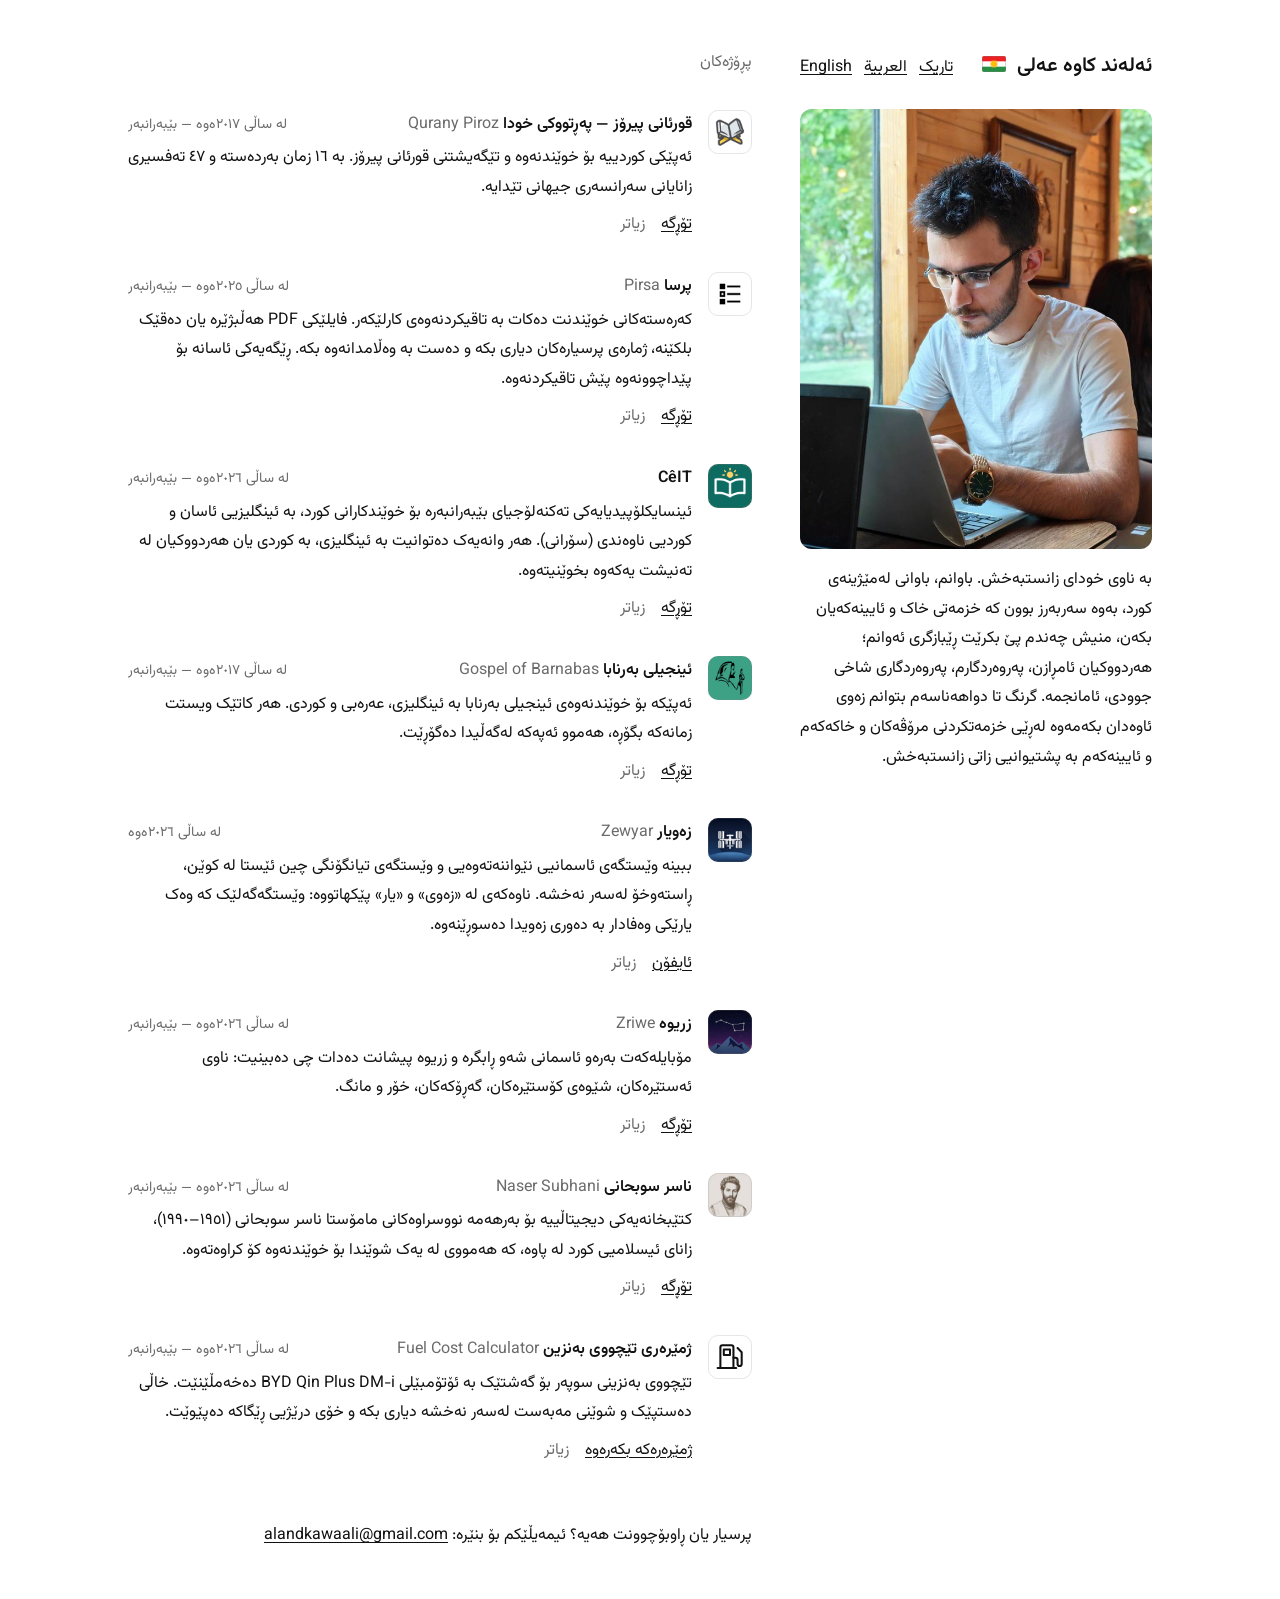
==== index.html @ 8ee8b019 "Add an Arabic version and translate the new introduction into English The site now has Arabic pages " ====
<!doctype html>
<html lang="ckb" dir="rtl">
<head>
  <meta charset="utf-8">
  <meta name="viewport" content="width=device-width, initial-scale=1">
  <title>ئەلەند کاوە عەلی — ئەپ و تۆڕگەکان</title>
  <meta name="description" content="ئەپ و تۆڕگەکانی ئەلەند کاوە عەلی بە کوردی، عەرەبی و ئینگلیزی: قورئانی پیرۆز، پرسا، CêIT، ئینجیلی بەرنابا، زەویار، زریوە، ناسر سوبحانی و ژمێرەری تێچووی بەنزین.">
  <meta name="author" content="ئەلەند کاوە عەلی">

  <meta property="og:type" content="website">
  <meta property="og:locale" content="ckb_IQ">
  <meta property="og:title" content="ئەلەند کاوە عەلی — ئەپ و تۆڕگەکان">
  <meta property="og:description" content="ئەپ و تۆڕگە بۆ خوێندنەوە، فێربوون و تەماشاکردنی ئاسمان، بە کوردی، عەرەبی و ئینگلیزی.">
  <meta name="twitter:card" content="summary">

  <link rel="alternate" hreflang="ckb" href="./">
  <link rel="alternate" hreflang="en" href="en">
  <link rel="alternate" hreflang="ar" href="ar">
  <link rel="alternate" hreflang="x-default" href="./">

  <meta name="theme-color" content="#ffffff" media="(prefers-color-scheme: light)">
  <meta name="theme-color" content="#111111" media="(prefers-color-scheme: dark)">
  <link rel="icon" href="favicon.svg" type="image/svg+xml">
  <script>try { const t = localStorage.getItem('theme'); if (t === 'light' || t === 'dark') document.documentElement.dataset.theme = t; } catch (e) {}</script>
  <script src="theme.js" defer></script>
  <script src="more.js" defer></script>

  <link rel="preconnect" href="https://fonts.googleapis.com">
  <link rel="preconnect" href="https://fonts.gstatic.com" crossorigin>
  <link href="https://fonts.googleapis.com/css2?family=Vazirmatn:wght@400;600&display=swap" rel="stylesheet">
  <link rel="stylesheet" href="styles.css">
</head>
<body class="home">
  <header class="profile">
    <div class="site-head">
      <h1>ئەلەند کاوە عەلی <img class="flag" src="images/kurdistan-flag.svg" alt="ئاڵای کوردستان" title="کوردستان" width="24" height="16"></h1>
      <div class="head-links">
        <button class="theme-toggle link-button" type="button" hidden></button>
        <a href="ar.html" lang="ar" hreflang="ar">العربية</a>
        <a href="en.html" lang="en" hreflang="en">English</a>
      </div>
    </div>
    <div class="about">
      <img class="portrait" src="images/aland-kawa-ali.jpg" alt="ئەلەند کاوە عەلی لەسەر لاپتۆپ کار دەکات" width="640" height="800">
      <p class="intro">
        بە ناوی خودای زانستبەخش. باوانم، باوانی لەمێژینەی کورد، بەوە سەربەرز بوون کە خزمەتی خاک و ئایینەکەیان بکەن،
        منیش چەندم پێ بکرێت ڕێبازگری ئەوانم؛ هەردووکیان ئامڕازن، پەروەردگارم، پەروەردگاری شاخی جوودی، ئامانجمە. گرنگ
        تا دواهەناسەم بتوانم زەوی ئاوەدان بکەمەوە لەڕێی خزمەتکردنی مرۆڤەکان و خاکەکەم و ئایینەکەم بە پشتیوانیی زاتی
        زانستبەخش.
      </p>
    </div>
  </header>

  <main>
    <section id="projects">
      <h2 class="section-label">پڕۆژەکان</h2>

      <article class="project" id="qurany-piroz">
        <img class="icon" src="images/qurany-piroz.png" alt="" width="44" height="44" loading="lazy">
        <div class="project-body">
          <header class="title">
            <h3>قورئانی پیرۆز — پەڕتووکی خودا <span class="native" lang="en" dir="ltr">Qurany Piroz</span></h3>
            <p class="meta">لە ساڵی ٢٠١٧ەوە — بێبەرانبەر</p>
          </header>
          <p>
            ئەپێکی کوردییە بۆ خوێندنەوە و تێگەیشتنی قورئانی پیرۆز. بە ١٦ زمان بەردەستە و ٤٧ تەفسیری
            زانایانی سەرانسەری جیهانی تێدایە.
          </p>
          <p class="links">
            <a href="https://www.qurany-piroz.com" target="_blank" rel="noopener">تۆڕگە</a>
          </p>
          <details>
            <summary><span class="more">زیاتر</span><span class="less">کەمتر</span></summary>
            <ul>
              <li>هەموو قورئان لە هەر شوێنێک بخوێنەرەوە، تەنانەت بەبێ ئینتەرنێتیش.</li>
              <li>بە یاریی پرسیار و وەڵام زانیاریی قورئانیت تاقی بکەرەوە، یان ڕاستەوخۆ لەگەڵ هاوڕێکانت پێشبڕکێ بکە.</li>
              <li>هەر ئایەتێک وەک بەستەرێک بۆ هاوڕێکانت بنێرە کە ڕاستەوخۆ لە ناو ئەپەکەدا دەکرێتەوە.</li>
            </ul>
          </details>
        </div>
      </article>

      <article class="project" id="pirsa">
        <img class="icon" src="images/pirsa.png" alt="" width="44" height="44" loading="lazy">
        <div class="project-body">
          <header class="title">
            <h3>پرسا <span class="native" lang="en" dir="ltr">Pirsa</span></h3>
            <p class="meta">لە ساڵی ٢٠٢٥ەوە — بێبەرانبەر</p>
          </header>
          <p>
            کەرەستەکانی خوێندنت دەکات بە تاقیکردنەوەی کارلێکەر. فایلێکی PDF هەڵبژێرە یان دەقێک بلکێنە، ژمارەی
            پرسیارەکان دیاری بکە و دەست بە وەڵامدانەوە بکە. ڕێگەیەکی ئاسانە بۆ پێداچوونەوە پێش تاقیکردنەوە.
          </p>
          <p class="links">
            <a href="https://pirsa.web.app" target="_blank" rel="noopener">تۆڕگە</a>
          </p>
          <details>
            <summary><span class="more">زیاتر</span><span class="less">کەمتر</span></summary>
            <ul>
              <li>شەش جۆرە پرسیار: فرەهەڵبژاردن، ڕاست و هەڵە، پرسیاری کراوە، ڕیزکردن، پڕکردنەوەی بۆشایی و جووتکردن.</li>
              <li>دەقی کوردی، عەرەبی و ئینگلیزی دەخوێنێتەوە، تەنانەت لە پەڕە سکانکراوەکانیشدا، هەروەها پرسیارەکان بە زمانی کەرەستەکە خۆی دەنووسێت.</li>
              <li>پرسا لە زاراوەی ئەردەڵانیدا واتە «کەسێک کە بەدوای زانستدا دەگەڕێت».</li>
            </ul>
          </details>
        </div>
      </article>

      <article class="project" id="ceit">
        <img class="icon icon-ceit" src="images/ceit.png" alt="" width="44" height="44" loading="lazy">
        <div class="project-body">
          <header class="title">
            <h3>CêIT</h3>
            <p class="meta">لە ساڵی ٢٠٢٦ەوە — بێبەرانبەر</p>
          </header>
          <p>
            ئینسایکلۆپیدیایەکی تەکنەلۆجیای بێبەرانبەرە بۆ خوێندکارانی کورد، بە ئینگلیزیی ئاسان و کوردیی ناوەندی
            (سۆرانی). هەر وانەیەک دەتوانیت بە ئینگلیزی، بە کوردی یان هەردووکیان لە تەنیشت یەکەوە بخوێنیتەوە.
          </p>
          <p class="links">
            <a href="https://ceit.vercel.app" target="_blank" rel="noopener">تۆڕگە</a>
          </p>
          <details>
            <summary><span class="more">زیاتر</span><span class="less">کەمتر</span></summary>
            <ul>
              <li>«جێ» + IT: شوێنێک بۆ فێربوونی IT.</li>
              <li>کرتە لە هەر زاراوەیەکی تەکنیکی بکە بۆ ئەوەی واتاکەی بە کوردی و ئینگلیزی لەگەڵ نموونەیەک ببینیت.</li>
              <li>بە کردار فێر بە: تۆڕێکی کۆمپیوتەر دروست بکە، ڕۆبۆتێک پرۆگرام بکە و ببینە کۆمپیوتەر چۆن ٢ + ٢ کۆ دەکاتەوە، هەمووی لە ناو پەڕەکەدا.</li>
              <li>وانەی کورت لەگەڵ پرسیاری خێرا بۆ تاقیکردنەوەی خۆت و ڤیدیۆی هەڵبژێردراو.</li>
              <li>دوای کردنەوەی، بەبێ ئینتەرنێتیش کار دەکات. بێ خۆتۆمارکردن و بێ ڕیکلام.</li>
            </ul>
          </details>
        </div>
      </article>

      <article class="project" id="gospel-of-barnabas">
        <img class="icon" src="images/gospel-of-barnabas.jpg" alt="" width="44" height="44" loading="lazy">
        <div class="project-body">
          <header class="title">
            <h3>ئینجیلی بەرنابا <span class="native" lang="en" dir="ltr">Gospel of Barnabas</span></h3>
            <p class="meta">لە ساڵی ٢٠١٧ەوە — بێبەرانبەر</p>
          </header>
          <p>
            ئەپێکە بۆ خوێندنەوەی ئینجیلی بەرنابا بە ئینگلیزی، عەرەبی و کوردی. هەر کاتێک ویستت زمانەکە بگۆڕە، هەموو
            ئەپەکە لەگەڵیدا دەگۆڕێت.
          </p>
          <p class="links">
            <a href="https://gospel-of-barnabas.web.app" target="_blank" rel="noopener">تۆڕگە</a>
          </p>
          <details>
            <summary><span class="more">زیاتر</span><span class="less">کەمتر</span></summary>
            <ul>
              <li>هەر ٢٢٢ بەشەکە، لەگەڵ پێشەکیی بەرنابا، لێکدانەوەیەکی ئیسلامی بۆ ٤٤ بەش و پێنج وتار لەبارەی کتێبەکەوە.</li>
              <li>وەرگێڕانێکی کوردیی نوێ و تەواو.</li>
              <li>قەبارەی نووسین گەورە و بچووک بکە، بگەڕێ، بەشە دڵخوازەکانت پاشەکەوت بکە و هاوبەشیان بکە.</li>
              <li>بەبێ ئینتەرنێت کار دەکات. بێ خۆتۆمارکردن و بێ ڕیکلام.</li>
            </ul>
          </details>
        </div>
      </article>

      <article class="project" id="zewyar">
        <img class="icon" src="images/zewyar.jpg" alt="" width="44" height="44" loading="lazy">
        <div class="project-body">
          <header class="title">
            <h3>زەویار <span class="native" lang="en" dir="ltr">Zewyar</span></h3>
            <p class="meta">لە ساڵی ٢٠٢٦ەوە</p>
          </header>
          <p>
            ببینە وێستگەی ئاسمانیی نێواننەتەوەیی و وێستگەی تیانگۆنگی چین ئێستا لە کوێن، ڕاستەوخۆ لەسەر نەخشە.
            ناوەکەی لە «زەوی» و «یار» پێکهاتووە: وێستگەگەلێک کە وەک یارێکی وەفادار بە دەوری زەویدا دەسوڕێنەوە.
          </p>
          <p class="links">
            <a href="https://apps.apple.com/app/id6794162104" target="_blank" rel="noopener">ئایفۆن</a>
          </p>
          <details>
            <summary><span class="more">زیاتر</span><span class="less">کەمتر</span></summary>
            <ul>
              <li>جووڵەی وێستگەکان لەسەر نەخشە ببینە، خێرایی و بەرزییان بزانە و ببینە لە کوێی زەوی ڕۆژە و لە کوێ شەوە.</li>
              <li>پێش ئەوەی وێستگەیەک بەسەر ئاسمانی شارەکەتدا تێپەڕێت ئاگادارت دەکاتەوە، بۆ ئەوەی بچیتە دەرەوە و بە چاوی خۆت بیبینیت.</li>
              <li>زانیاری لەبارەی کەشتیوانە موسڵمانەکان و چۆنیەتیی دیاریکردنی قیبلە و کاتەکانی پەرستش لە بۆشایی ئاسماندا.</li>
              <li>هەمووی بە کوردی.</li>
            </ul>
          </details>
        </div>
      </article>

      <article class="project" id="zriwe">
        <img class="icon" src="images/zriwe.jpg" alt="" width="44" height="44" loading="lazy">
        <div class="project-body">
          <header class="title">
            <h3>زریوە <span class="native" lang="en" dir="ltr">Zriwe</span></h3>
            <p class="meta">لە ساڵی ٢٠٢٦ەوە — بێبەرانبەر</p>
          </header>
          <p>
            مۆبایلەکەت بەرەو ئاسمانی شەو ڕابگرە و زریوە پیشانت دەدات چی دەبینیت: ناوی ئەستێرەکان، شێوەی کۆستێرەکان،
            گەڕۆکەکان، خۆر و مانگ.
          </p>
          <p class="links">
            <a href="https://zriwe-asman.web.app" target="_blank" rel="noopener">تۆڕگە</a>
          </p>
          <details>
            <summary><span class="more">زیاتر</span><span class="less">کەمتر</span></summary>
            <ul>
              <li>زیاتر لە ٣٬٠٠٠ ئەستێرە و نزیکەی ١٠٠ کۆستێر، لەگەڵ گەلەستێرە و کۆمەڵە ئەستێرەکان.</li>
              <li>ئەو ڕێگەیە ببینە کە خۆر و مانگ ئەمڕۆ بە ئاسماندا دەیبڕن.</li>
              <li>تەنیا ئاڕاستەی بکە و سەیر بکە: نەخشەکە لەگەڵ جووڵەی مۆبایلەکەت دەسوڕێتەوە.</li>
            </ul>
          </details>
        </div>
      </article>

      <article class="project" id="naser-subhani">
        <img class="icon" src="images/naser-subhani.jpg" alt="" width="44" height="44" loading="lazy">
        <div class="project-body">
          <header class="title">
            <h3>ناسر سوبحانی <span class="native" lang="en" dir="ltr">Naser Subhani</span></h3>
            <p class="meta">لە ساڵی ٢٠٢٦ەوە — بێبەرانبەر</p>
          </header>
          <p>
            کتێبخانەیەکی دیجیتاڵییە بۆ بەرهەمە نووسراوەکانی مامۆستا ناسر سوبحانی (١٩٥١–١٩٩٠)، زانای ئیسلامیی کورد
            لە پاوە، کە هەمووی لە یەک شوێندا بۆ خوێندنەوە کۆ کراوەتەوە.
          </p>
          <p class="links">
            <a href="https://nasir-subhani.web.app" target="_blank" rel="noopener">تۆڕگە</a>
          </p>
          <details>
            <summary><span class="more">زیاتر</span><span class="less">کەمتر</span></summary>
            <ul>
              <li>بەنێو کتێبەکان و بەشەکانیاندا بگەڕێ، لەگەڵ پەراوێز و تێبینییەکان، هەروەها بڕگە دڵخوازەکانت بۆ دواتر پاشەکەوت بکە.</li>
              <li>قورئانێکی تەواو کە بەپێی سوورەتەکان دەتوانیت تێیدا بگەڕێیت.</li>
              <li>قەبارەی نووسین و بۆشایی نێوان دێڕەکان بە دڵی خۆت ڕێک بخە.</li>
              <li>بەبێ ئینتەرنێت کار دەکات و کاتێک بەرهەمی نوێ زیاد دەکرێت خۆی نوێ دەبێتەوە.</li>
            </ul>
          </details>
        </div>
      </article>

      <article class="project" id="fuel-cost-calculator">
        <img class="icon" src="images/fuel-cost.svg" alt="" width="44" height="44" loading="lazy">
        <div class="project-body">
          <header class="title">
            <h3>ژمێرەری تێچووی بەنزین <span class="native" lang="en" dir="ltr">Fuel Cost Calculator</span></h3>
            <p class="meta">لە ساڵی ٢٠٢٦ەوە — بێبەرانبەر</p>
          </header>
          <p>
            تێچووی بەنزینی سوپەر بۆ گەشتێک بە ئۆتۆمبێلی <span lang="en" dir="ltr">BYD Qin Plus DM-i</span> دەخەمڵێنێت.
            خاڵی دەستپێک و شوێنی مەبەست لەسەر نەخشە دیاری بکە و خۆی درێژیی ڕێگاکە دەپێوێت.
          </p>
          <p class="links">
            <a href="fuel.html">ژمێرەرەکە بکەرەوە</a>
          </p>
          <details>
            <summary><span class="more">زیاتر</span><span class="less">کەمتر</span></summary>
            <ul>
              <li>بەکارهێنانی بەنزین بگۆڕە بۆ ئەوەی ببینیت لێخوڕینی خێراتر یان قورستر چەندت تێدەچێت.</li>
              <li>بەکارهێنانی بەنزین بە لیتر بۆ هەر ١٠٠ کیلۆمەتر یان بە کیلۆمەتر بۆ هەر لیترێک دابنێ، دەقاودەق یان لەنێوان دوو ژمارەدا بۆ خەمڵاندنێکی نزیک.</li>
              <li>لە پێوانەیەکی ڕاستەقینەوە دەست پێ دەکات: ٥.٢٦ لیتر بۆ ٢٢٧ کیلۆمەتر، بە ١٠٬٠٠٠ دینار.</li>
              <li>تەنیا بەنزین دەژمێرێت و تێچووی کارەبا لەخۆ ناگرێت.</li>
            </ul>
          </details>
        </div>
      </article>
    </section>
  </main>

  <footer class="contact" id="contact">
    <p>پرسیار یان ڕاوبۆچوونت هەیە؟ ئیمەیڵێکم بۆ بنێرە: <a href="mailto:alandkawaali@gmail.com" lang="en" dir="ltr">alandkawaali@gmail.com</a></p>
  </footer>
</body>
</html>
---- styles.css ----
:root {
  color-scheme: light dark;
  --bg: #fff;
  --ink: #111;
  --muted: #6b6b6b;
  --line: #e4e4e4;
  --page-top: 32px;
  --page-bottom: 56px;
}

/* Dark follows the system setting, unless the visitor picked a theme with the header button
   (theme.js sets data-theme on <html>). */
@media (prefers-color-scheme: dark) {
  :root:not([data-theme="light"]) {
    --bg: #111;
    --ink: #eaeaea;
    --muted: #9a9a9a;
    --line: #2c2c2c;
  }
}
:root[data-theme="dark"] {
  color-scheme: dark;
  --bg: #111;
  --ink: #eaeaea;
  --muted: #9a9a9a;
  --line: #2c2c2c;
}
:root[data-theme="light"] { color-scheme: light; }

*, *::before, *::after { box-sizing: border-box; }

/* Phones first: one column. Tablet and desktop layouts are at the end of this file. */
body {
  max-width: 640px;
  margin: 0 auto;
  padding: var(--page-top) 20px var(--page-bottom);
  background: var(--bg);
  color: var(--ink);
  font: 16px/1.6 -apple-system, BlinkMacSystemFont, "Segoe UI", Roboto, Helvetica, Arial, sans-serif;
  -webkit-text-size-adjust: 100%;
}

/* Arabic-script letters join and need taller lines. */
html[dir="rtl"] body {
  font-family: Vazirmatn, Tahoma, sans-serif;
  line-height: 1.85;
}

a {
  color: inherit;
  text-decoration-thickness: 1px;
  text-underline-offset: 3px;
}
a:hover { color: var(--muted); }

h1, h2, h3, p { margin: 0; }
h1 { font-size: 1.25rem; font-weight: 600; }

.site-head,
.head-links {
  display: flex;
  justify-content: space-between;
  align-items: baseline;
  gap: 16px;
}

/* The name (and the flag beside it) stays on one line; on the narrowest phones the
   buttons on the other side move under it instead. */
.site-head { flex-wrap: wrap; row-gap: 8px; }
.site-head > :first-child { white-space: nowrap; }

/* Home page */

/* The Kurdistan flag beside the name. The outline keeps its white band visible on a white page. */
.flag {
  width: 24px;
  height: 16px;
  margin-inline-start: 6px;
  vertical-align: -1px;
  border-radius: 2px;
  outline: 1px solid rgb(128 128 128 / 0.3);
  outline-offset: -1px;
}

.about { margin-top: 24px; }

.portrait {
  display: block;
  width: 200px;
  max-width: 100%;
  height: auto;
  border-radius: 12px;
  background: var(--line);
}

.intro { margin-top: 16px; }

.section-label {
  margin-top: 48px;
  color: var(--muted);
  font-size: 1em;
  font-weight: 400;
}

.project {
  display: grid;
  grid-template-columns: 44px minmax(0, 1fr);
  gap: 16px;
  margin-top: 32px;
  scroll-margin-top: 16px;
}

.project-body { display: flow-root; }

.icon {
  width: 44px;
  height: 44px;
  border-radius: 10px;
  object-fit: cover;
  outline: 1px solid rgb(128 128 128 / 0.2);
  outline-offset: -1px;
}

/* CêIT's icon has a transparent margin; its own green fills the corners. */
.icon-ceit { background: #156c5e; }

.title {
  display: flex;
  flex-wrap: wrap;
  justify-content: space-between;
  align-items: baseline;
  column-gap: 16px;
}

.title h3 { font-size: 1em; font-weight: 600; }

.native {
  margin-inline-start: 6px;
  color: var(--muted);
  font-weight: 400;
  unicode-bidi: isolate;
}

.meta {
  color: var(--muted);
  font-size: 0.875em;
}

.project-body > p:not(.links) { margin-top: 4px; }

/* The links float so that "More" sits on the same line and its list opens below. */
.links {
  float: inline-start;
  margin-top: 8px;
  margin-inline-end: 16px;
}
.links a { margin-inline-end: 12px; }
.links a:last-child { margin-inline-end: 0; }

details { margin-top: 8px; }

summary {
  display: inline-block;
  color: var(--muted);
  cursor: pointer;
  list-style: none;
}
summary::-webkit-details-marker { display: none; }
summary:hover { color: var(--ink); }

details .less,
details[open] .more { display: none; }
details[open] .less { display: inline; }

/* While more.js folds a list closed, the label already reads "More". */
details[open].closing .more { display: inline; }
details[open].closing .less { display: none; }

details ul {
  clear: both;
  margin: 8px 0 0;
  padding-inline-start: 1.1em;
  color: var(--muted);
  font-size: 0.9375em;
}
details li + li { margin-top: 4px; }

.contact { margin-top: 56px; }

/* Fuel cost calculator */

.calc { margin-top: 32px; }

.lead {
  margin-top: 4px;
  color: var(--muted);
}

/* Tall enough to pick a route, short enough to leave room to scroll past it on a phone. */
.map {
  height: 300px;
  height: clamp(240px, 45svh, 340px);
  margin-top: 24px;
  background: var(--line);
}

.map-status {
  display: flex;
  justify-content: space-between;
  align-items: baseline;
  gap: 16px;
  margin-top: 8px;
  color: var(--muted);
  font-size: 0.9375em;
}

.link-button {
  flex: none;
  padding: 0;
  border: 0;
  background: none;
  color: var(--ink);
  font: inherit;
  text-decoration: underline;
  text-decoration-thickness: 1px;
  text-underline-offset: 3px;
  cursor: pointer;
}
.link-button:hover { color: var(--muted); }

.field { margin-top: 24px; }

.field-row {
  display: flex;
  justify-content: space-between;
  align-items: baseline;
  gap: 16px;
}

.field-row > span { white-space: nowrap; }
.unit { color: var(--muted); }

input[type="number"] {
  width: 5em;
  padding: 0 0 2px;
  border: 0;
  border-bottom: 1px solid var(--muted);
  border-radius: 0;
  background: transparent;
  color: inherit;
  font: inherit;
  text-align: end;
  -moz-appearance: textfield;
  appearance: textfield;
}
input[type="number"]::-webkit-inner-spin-button,
input[type="number"]::-webkit-outer-spin-button { -webkit-appearance: none; }
input[type="number"]:focus {
  border-bottom-color: var(--ink);
  outline: none;
}
html[dir="rtl"] input[type="number"] { text-align: left; }

input[type="range"] {
  display: block;
  width: 100%;
  margin: 8px 0;
  accent-color: var(--ink);
  cursor: pointer;
}

.hint {
  color: var(--muted);
  font-size: 0.875em;
}

/* The unit and exact/range radio buttons above the consumption slider. */
.choice {
  display: flex;
  flex-wrap: wrap;
  gap: 4px 20px;
  margin-top: 8px;
  font-size: 0.875em;
}
.choice label {
  display: inline-flex;
  align-items: center;
  gap: 6px;
  cursor: pointer;
}
.choice input {
  margin: 0;
  accent-color: var(--ink);
  cursor: pointer;
}

.consumption-range .field-row { margin-top: 12px; }

.result {
  margin: 32px 0 0;
  padding-top: 16px;
  border-top: 1px solid var(--line);
}
/* A range makes the figures longer; when one no longer fits beside its label, it moves
   onto its own line instead of breaking in the middle. */
.result div {
  display: flex;
  flex-wrap: wrap;
  justify-content: space-between;
  align-items: baseline;
  gap: 0 16px;
}
.result dt { color: var(--muted); }
.result dd {
  margin: 0;
  margin-inline-start: auto;
  white-space: nowrap;
}
.result .total { margin-bottom: 8px; }
.result .total dt { color: inherit; }
.result .total dd { font-size: 1.5em; font-weight: 600; }

.note {
  margin-top: 24px;
  color: var(--muted);
  font-size: 0.875em;
}

/* Map details, in the same plain look as the page */

.map.leaflet-container { font: inherit; font-size: 12px; }

/* Grey tiles. Leaflet's own "plus-lighter" blending turns tile edges into white lines once a
   filter is applied, so tiles blend normally and overlap by a pixel to hide any hairline gaps. */
.map.leaflet-container img.leaflet-tile {
  width: 257px !important;
  height: 257px !important;
  mix-blend-mode: normal;
  filter: grayscale(1) contrast(0.9) brightness(1.05);
}
@media (prefers-color-scheme: dark) {
  :root:not([data-theme="light"]) .map.leaflet-container img.leaflet-tile {
    filter: grayscale(1) invert(1) brightness(0.8) contrast(0.9);
  }
}
:root[data-theme="dark"] .map.leaflet-container img.leaflet-tile {
  filter: grayscale(1) invert(1) brightness(0.8) contrast(0.9);
}

.map .leaflet-control-zoom.leaflet-bar {
  border: 1px solid var(--line);
  border-radius: 0;
  box-shadow: none;
}
.map .leaflet-bar a,
.map .leaflet-bar a:hover,
.map .leaflet-bar a.leaflet-disabled {
  border-bottom-color: var(--line);
  border-radius: 0 !important;
  background: var(--bg);
  color: var(--ink);
}
.map .leaflet-bar a.leaflet-disabled { color: var(--muted); }

.map .leaflet-control-attribution {
  background: var(--bg);
  color: var(--muted);
  font-size: 10px;
}
.map .leaflet-control-attribution a { color: inherit; }

.route {
  stroke: var(--ink);
  stroke-width: 3;
  stroke-linecap: round;
  stroke-linejoin: round;
  fill: none;
}

.pin {
  display: grid;
  place-items: center;
}
.pin::after {
  content: "";
  width: 16px;
  height: 16px;
  border: 2px solid var(--bg);
  border-radius: 50%;
  background: var(--ink);
  outline: 1px solid var(--ink);
}
.pin-end::after {
  border: 5px solid var(--ink);
  background: var(--bg);
  outline: 1px solid var(--bg);
}

/* Touch screens: larger tap areas for the small text links and the slider, without moving anything. */

@media (pointer: coarse) {
  .site-head a,
  .links a,
  summary,
  .link-button {
    padding-block: 10px;
    margin-block: -10px;
  }
  input[type="range"] { height: 32px; }
  .choice label { min-height: 36px; }
}

/* Tablets: the same single column, with more room around it */

@media (min-width: 600px) {
  :root { --page-top: 56px; --page-bottom: 72px; }
  body {
    max-width: 680px;
    padding-inline: 40px;
  }
}

/* Desktop: two columns */

@media (min-width: 960px) {
  :root { --page-top: 48px; --page-bottom: 48px; }
  body {
    max-width: 1120px;
    padding-inline: 48px;
  }

  /* Home: the name, photo and introduction form a column that stays put while the projects
     scroll beside it. The column is wide so the introduction stays short and the theme and two
     language links fit on the name's row; on shorter windows the photo gives up a little
     height, but never gets wider than 4:3, so it never turns into a strip. */
  .home {
    display: grid;
    grid-template-columns: 352px minmax(0, 624px);
    grid-template-rows: auto 1fr;
    justify-content: space-between;
    align-items: start;
    column-gap: 48px;
  }
  .home .head-links { column-gap: 12px; }
  .profile {
    grid-row: 1 / span 2;
    position: sticky;
    top: var(--page-top);
    display: flex;
    flex-direction: column;
    max-height: calc(100vh - var(--page-top) - var(--page-bottom));
  }
  .about {
    display: flex;
    flex-direction: column;
    min-height: 0;
  }
  .portrait {
    width: 100%;
    min-height: 264px;
    object-fit: cover;
    object-position: 50% 30%;
  }
  .home main,
  .home .contact { grid-column: 2; }
  .home .section-label { margin-top: 0; }

  /* Calculator: the inputs and result on one side, the map filling the other. */
  .calc {
    display: grid;
    grid-template-columns: 340px minmax(0, 1fr);
    grid-template-rows: auto 1fr;
    grid-template-areas:
      "intro map"
      "form  map";
    column-gap: 56px;
    margin-top: 40px;
  }
  .calc-intro { grid-area: intro; }
  .calc-form { grid-area: form; }
  .calc-map {
    grid-area: map;
    display: flex;
    flex-direction: column;
  }
  .calc-map .map {
    flex: 1;
    height: auto;
    min-height: 480px;
    margin-top: 0;
  }
}

/* Windows too short for the photo at its smallest (4:3) plus the whole introduction: the column
   scrolls with the page rather than cutting off the end of the introduction. 630px fits the
   longest introduction (the English one) with a little room to spare; if an introduction grows,
   raise this. */
@media (min-width: 960px) and (max-height: 629px) {
  .profile {
    position: static;
    max-height: none;
  }
}
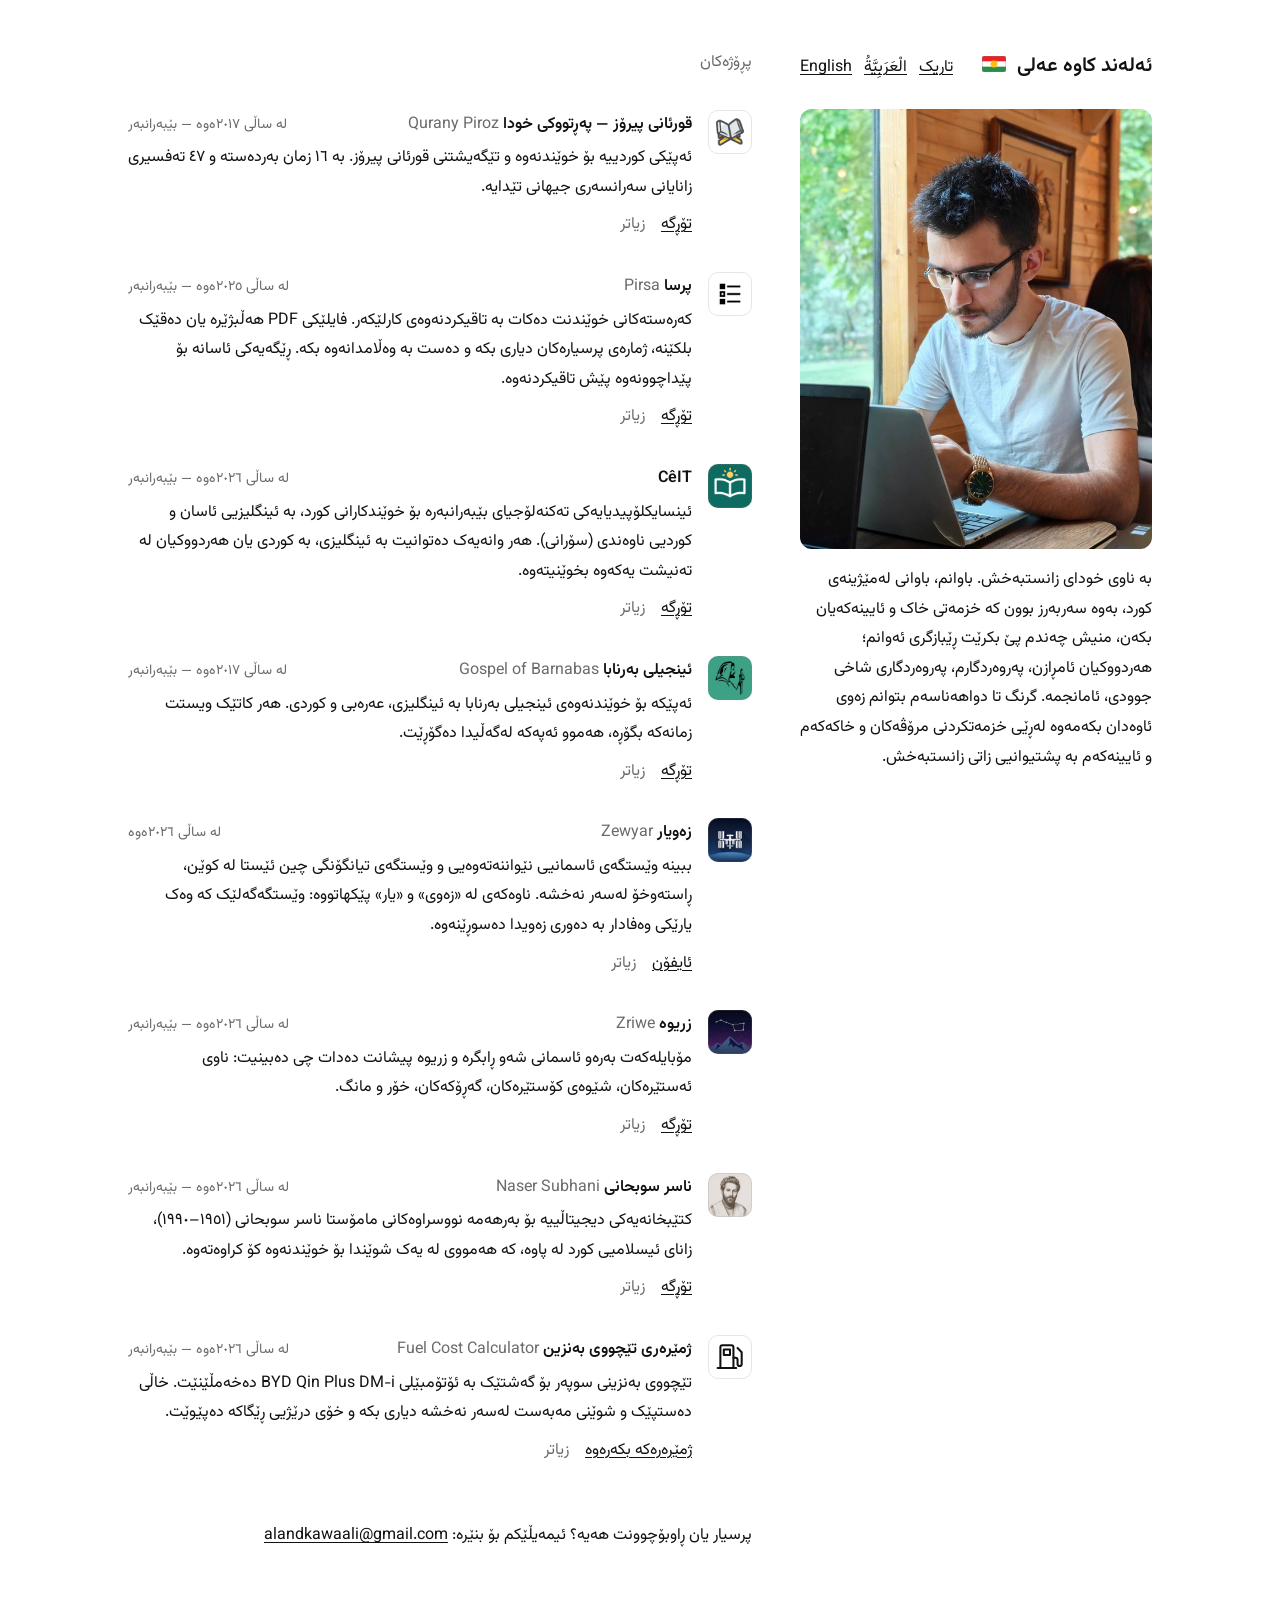
==== commit 25b9cc75: "Write all Arabic text with full harakat The Arabic pages, the calculator's Arabic messages, the them" ====
--- a/index.html
+++ b/index.html
@@ -36,7 +36,7 @@
       <h1>ئەلەند کاوە عەلی <img class="flag" src="images/kurdistan-flag.svg" alt="ئاڵای کوردستان" title="کوردستان" width="24" height="16"></h1>
       <div class="head-links">
         <button class="theme-toggle link-button" type="button" hidden></button>
-        <a href="ar.html" lang="ar" hreflang="ar">العربية</a>
+        <a href="ar.html" lang="ar" hreflang="ar">الْعَرَبِيَّةُ</a>
         <a href="en.html" lang="en" hreflang="en">English</a>
       </div>
     </div>
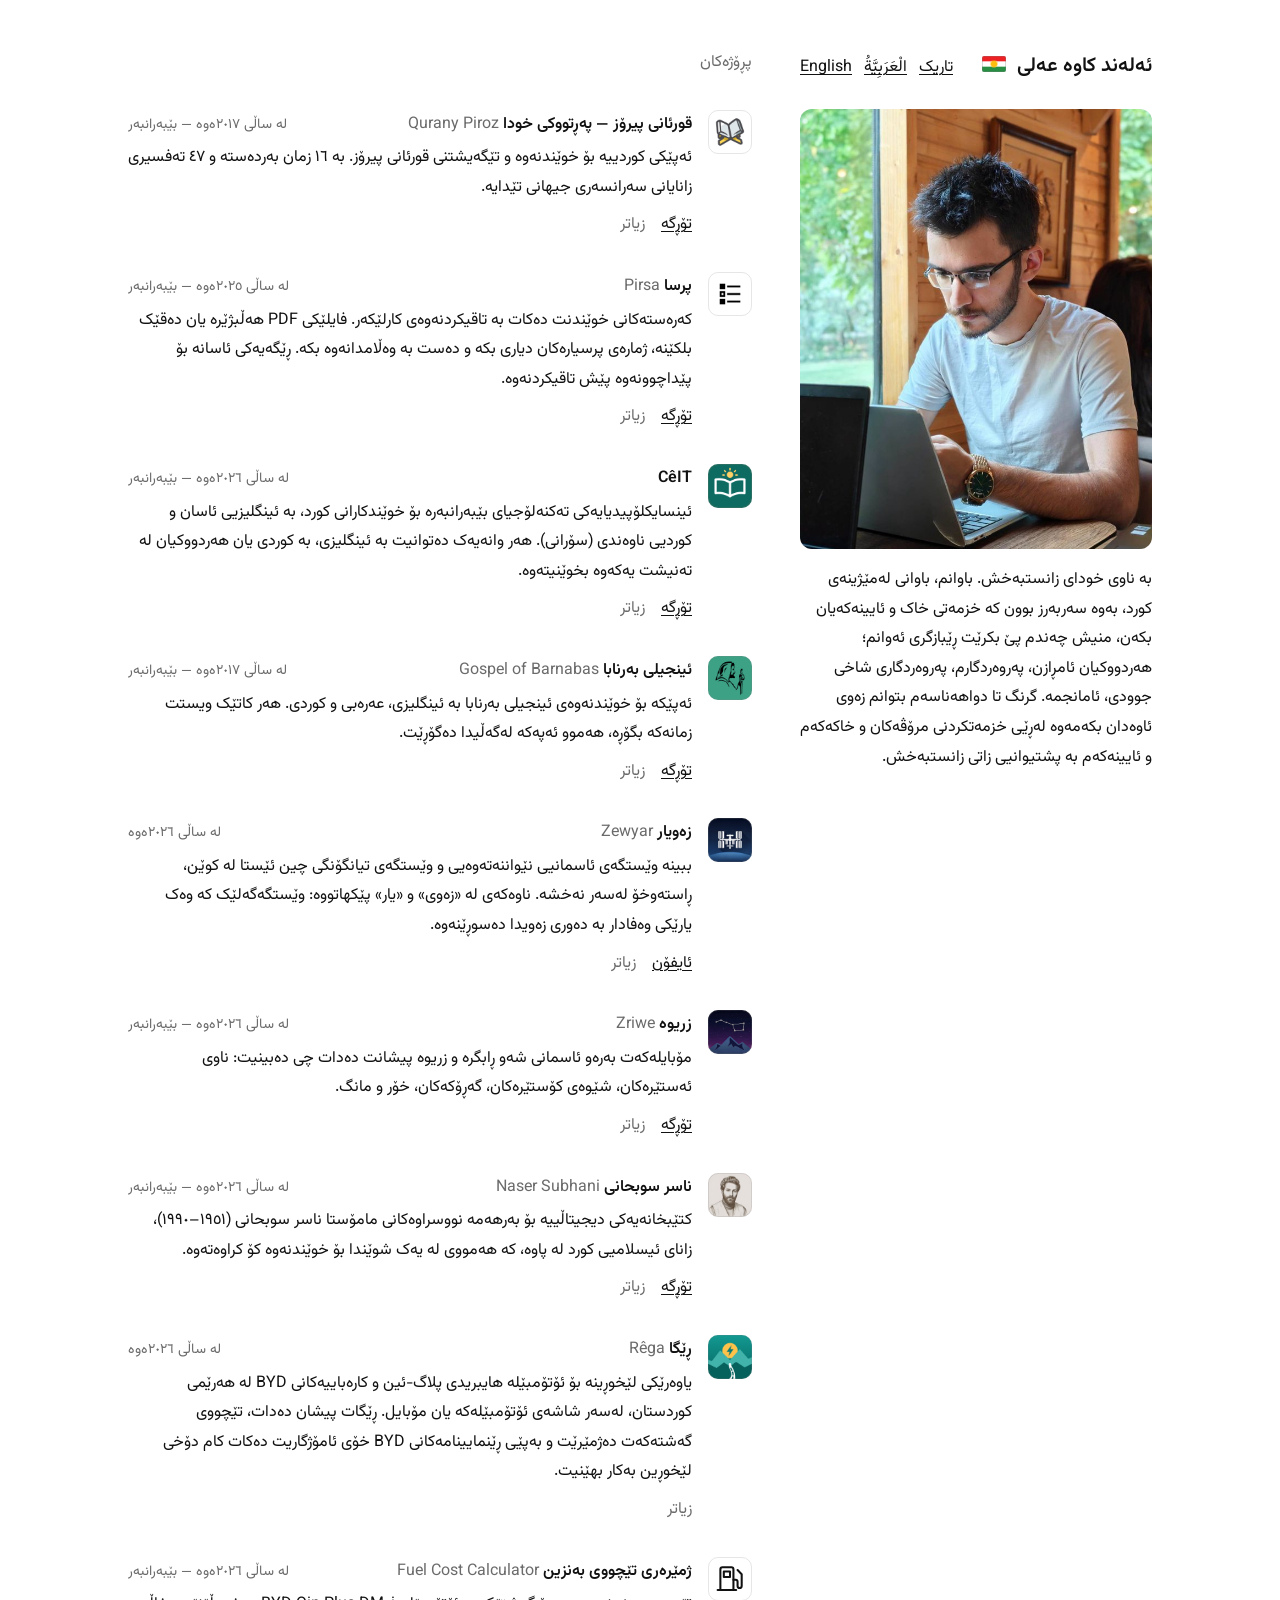
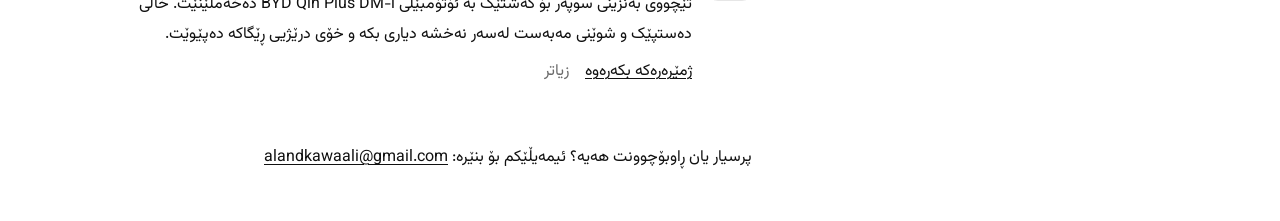
==== commit d5a8eacc: "Add Rêga, the driving companion for BYD cars A new project next to the Fuel Cost Calculator on the K" ====
--- a/index.html
+++ b/index.html
@@ -4,7 +4,7 @@
   <meta charset="utf-8">
   <meta name="viewport" content="width=device-width, initial-scale=1">
   <title>ئەلەند کاوە عەلی — ئەپ و تۆڕگەکان</title>
-  <meta name="description" content="ئەپ و تۆڕگەکانی ئەلەند کاوە عەلی بە کوردی، عەرەبی و ئینگلیزی: قورئانی پیرۆز، پرسا، CêIT، ئینجیلی بەرنابا، زەویار، زریوە، ناسر سوبحانی و ژمێرەری تێچووی بەنزین.">
+  <meta name="description" content="ئەپ و تۆڕگەکانی ئەلەند کاوە عەلی بە کوردی، عەرەبی و ئینگلیزی: قورئانی پیرۆز، پرسا، CêIT، ئینجیلی بەرنابا، زەویار، زریوە، ناسر سوبحانی، ژمێرەری تێچووی بەنزین و ڕێگا.">
   <meta name="author" content="ئەلەند کاوە عەلی">
 
   <meta property="og:type" content="website">
@@ -235,6 +235,32 @@
         </div>
       </article>
 
+      <article class="project" id="rega">
+        <img class="icon" src="images/rega.png" alt="" width="44" height="44" loading="lazy">
+        <div class="project-body">
+          <header class="title">
+            <h3>ڕێگا <span class="native" lang="en" dir="ltr">Rêga</span></h3>
+            <p class="meta">لە ساڵی ٢٠٢٦ەوە</p>
+          </header>
+          <p>
+            یاوەرێکی لێخوڕینە بۆ ئۆتۆمبێلە هایبریدی پلاگ-ئین و کارەباییەکانی <span lang="en" dir="ltr">BYD</span> لە هەرێمی کوردستان، لەسەر
+            شاشەی ئۆتۆمبێلەکە یان مۆبایل. ڕێگات پیشان دەدات، تێچووی گەشتەکەت دەژمێرێت و بەپێی ڕێنمایینامەکانی
+            <span lang="en" dir="ltr">BYD</span> خۆی ئامۆژگاریت دەکات کام دۆخی لێخوڕین بەکار بهێنیت.
+          </p>
+          <details>
+            <summary><span class="more">زیاتر</span><span class="less">کەمتر</span></summary>
+            <ul>
+              <li>ڕێنیشاندانی هەنگاو بە هەنگاو بە دەنگێکی کوردیی تۆمارکراو. دوای داگرتنی نەخشەی کوردستان بەبێ ئینتەرنێتیش کار دەکات.</li>
+              <li>سنووری خێرایی ڕێگاکان لە <span lang="en" dir="ltr">OpenStreetMap</span>ـەوە، لەگەڵ ئاگادارکردنەوە کاتێک لێی تێدەپەڕیت.</li>
+              <li>دۆخی <span lang="en" dir="ltr">ECO</span>، <span lang="en" dir="ltr">NORMAL</span> یان <span lang="en" dir="ltr">SPORT</span> بەپێی ئەوەی بۆ تۆ گرنگە پێشنیاز دەکات، لەگەڵ ئامۆژگاری بۆ هەورازی لێژ و نشێوی درێژ. تەنیا ئامۆژگارییە: ئەپەکە هەرگیز ئۆتۆمبێلەکە کۆنترۆڵ ناکات.</li>
+              <li>تێچووی گەشت بە بەنزین و بە کارەبا دەژمێرێت، هەروەها تێچووی بارگاویکردن لە ماڵەوە بە نرخنامەی ڕووناکی.</li>
+              <li>بە کوردی، عەرەبی و ئینگلیزی. هەر ژمارەیەک دەڵێت لە کوێوە هاتووە و هەرگیز ژمارەیەکی دروستکراو پیشان نادات.</li>
+              <li>ئەپێکی نافەرمییە و پەیوەندیی بە کۆمپانیای <span lang="en" dir="ltr">BYD</span>ـەوە نییە.</li>
+            </ul>
+          </details>
+        </div>
+      </article>
+
       <article class="project" id="fuel-cost-calculator">
         <img class="icon" src="images/fuel-cost.svg" alt="" width="44" height="44" loading="lazy">
         <div class="project-body">
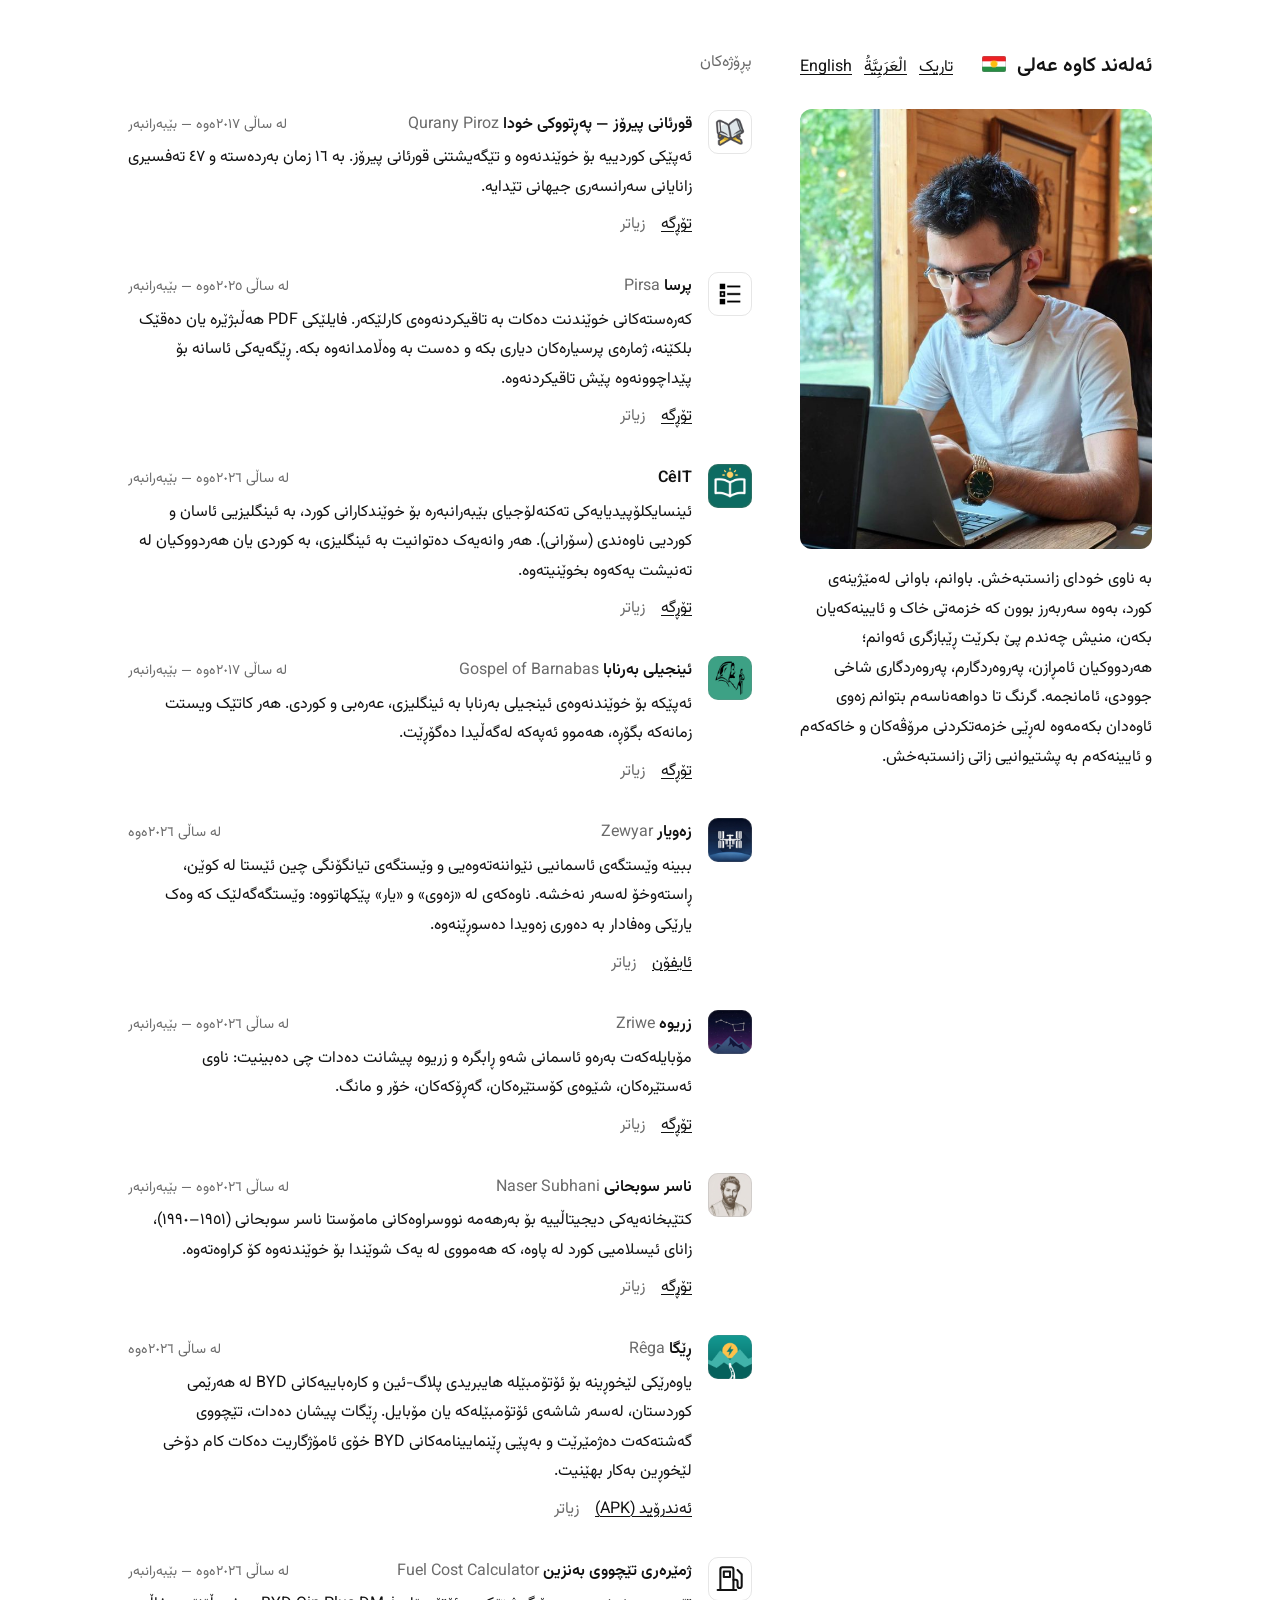
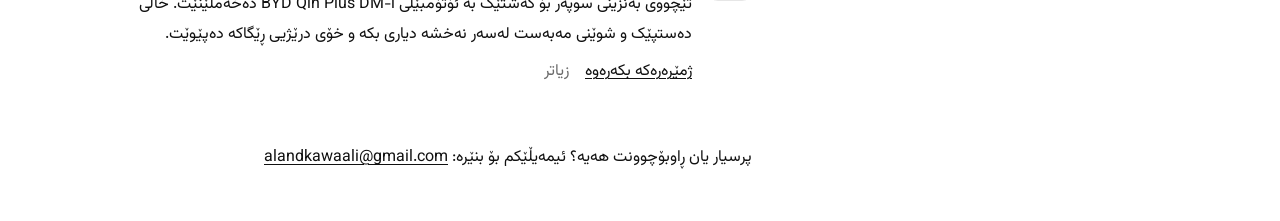
==== commit d23d0680: "Let visitors download the Rêga APK The Rêga entry links to its Android APK on all three home pages, " ====
--- a/index.html
+++ b/index.html
@@ -247,6 +247,9 @@
             شاشەی ئۆتۆمبێلەکە یان مۆبایل. ڕێگات پیشان دەدات، تێچووی گەشتەکەت دەژمێرێت و بەپێی ڕێنمایینامەکانی
             <span lang="en" dir="ltr">BYD</span> خۆی ئامۆژگاریت دەکات کام دۆخی لێخوڕین بەکار بهێنیت.
           </p>
+          <p class="links">
+            <a href="rega.apk">ئەندرۆید (APK)</a>
+          </p>
           <details>
             <summary><span class="more">زیاتر</span><span class="less">کەمتر</span></summary>
             <ul>
@@ -255,6 +258,7 @@
               <li>دۆخی <span lang="en" dir="ltr">ECO</span>، <span lang="en" dir="ltr">NORMAL</span> یان <span lang="en" dir="ltr">SPORT</span> بەپێی ئەوەی بۆ تۆ گرنگە پێشنیاز دەکات، لەگەڵ ئامۆژگاری بۆ هەورازی لێژ و نشێوی درێژ. تەنیا ئامۆژگارییە: ئەپەکە هەرگیز ئۆتۆمبێلەکە کۆنترۆڵ ناکات.</li>
               <li>تێچووی گەشت بە بەنزین و بە کارەبا دەژمێرێت، هەروەها تێچووی بارگاویکردن لە ماڵەوە بە نرخنامەی ڕووناکی.</li>
               <li>بە کوردی، عەرەبی و ئینگلیزی. هەر ژمارەیەک دەڵێت لە کوێوە هاتووە و هەرگیز ژمارەیەکی دروستکراو پیشان نادات.</li>
+              <li>پێویستی بە ئەندرۆیدی ٧ یان نوێتر هەیە. لە <span lang="en" dir="ltr">Google Play</span>دا نییە، بۆیە ئەندرۆید پێش دامەزراندنی ڕێگەپێدانت لێ دەخوازێت.</li>
               <li>ئەپێکی نافەرمییە و پەیوەندیی بە کۆمپانیای <span lang="en" dir="ltr">BYD</span>ـەوە نییە.</li>
             </ul>
           </details>
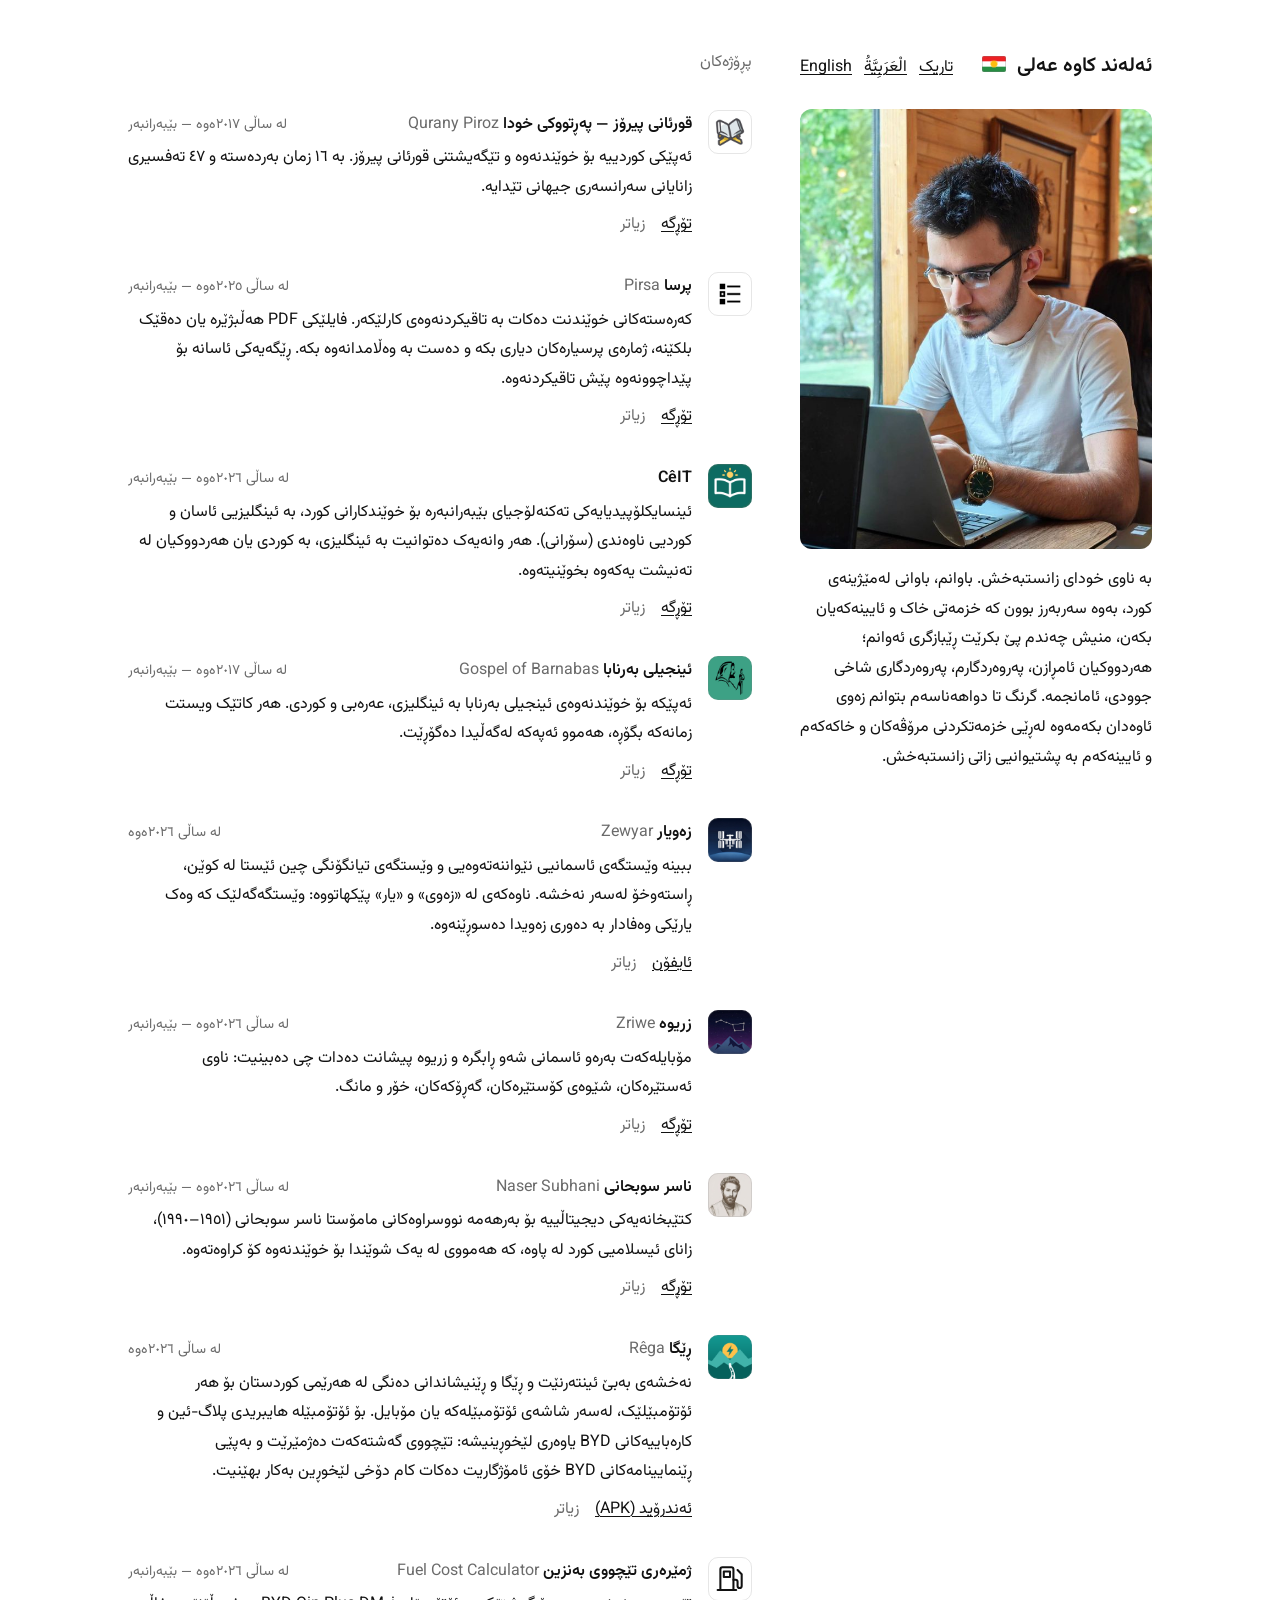
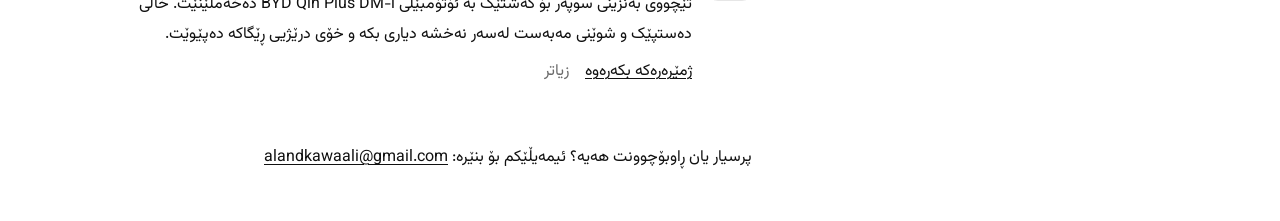
==== commit 46c65f17: "Point the Rêga download at version 1.3.0 Rêga is now for any car (BYD or another make), with directi" ====
--- a/index.html
+++ b/index.html
@@ -243,9 +243,9 @@
             <p class="meta">لە ساڵی ٢٠٢٦ەوە</p>
           </header>
           <p>
-            یاوەرێکی لێخوڕینە بۆ ئۆتۆمبێلە هایبریدی پلاگ-ئین و کارەباییەکانی <span lang="en" dir="ltr">BYD</span> لە هەرێمی کوردستان، لەسەر
-            شاشەی ئۆتۆمبێلەکە یان مۆبایل. ڕێگات پیشان دەدات، تێچووی گەشتەکەت دەژمێرێت و بەپێی ڕێنمایینامەکانی
-            <span lang="en" dir="ltr">BYD</span> خۆی ئامۆژگاریت دەکات کام دۆخی لێخوڕین بەکار بهێنیت.
+            نەخشەی بەبێ ئینتەرنێت و ڕێگا و ڕێنیشاندانی دەنگی لە هەرێمی کوردستان بۆ هەر ئۆتۆمبێلێک، لەسەر شاشەی
+            ئۆتۆمبێلەکە یان مۆبایل. بۆ ئۆتۆمبێلە هایبریدی پلاگ-ئین و کارەباییەکانی <span lang="en" dir="ltr">BYD</span> یاوەری لێخوڕینیشە:
+            تێچووی گەشتەکەت دەژمێرێت و بەپێی ڕێنمایینامەکانی <span lang="en" dir="ltr">BYD</span> خۆی ئامۆژگاریت دەکات کام دۆخی لێخوڕین بەکار بهێنیت.
           </p>
           <p class="links">
             <a href="rega.apk">ئەندرۆید (APK)</a>
@@ -253,12 +253,15 @@
           <details>
             <summary><span class="more">زیاتر</span><span class="less">کەمتر</span></summary>
             <ul>
+              <li>لە یەکەم کردنەوەدا <span lang="en" dir="ltr">BYD</span> یان مارکەیەکی تر هەڵبژێرە. ئۆتۆمبێلەکانی تر نەخشە و ڕێگا و شوێنە پاشەکەوتکراوەکان و گەڕانیان هەیە.</li>
               <li>ڕێنیشاندانی هەنگاو بە هەنگاو بە دەنگێکی کوردیی تۆمارکراو. دوای داگرتنی نەخشەی کوردستان بەبێ ئینتەرنێتیش کار دەکات.</li>
+              <li>ڕێنیشاندان بە مەتر و کیلۆمەتر یان بە ژماردنی شەقام: «دووەم شەقامی لای ڕاست بگرە». شوێنە پاشەکەوتکراوەکانت لەسەر نەخشە دەردەکەون.</li>
               <li>سنووری خێرایی ڕێگاکان لە <span lang="en" dir="ltr">OpenStreetMap</span>ـەوە، لەگەڵ ئاگادارکردنەوە کاتێک لێی تێدەپەڕیت.</li>
               <li>دۆخی <span lang="en" dir="ltr">ECO</span>، <span lang="en" dir="ltr">NORMAL</span> یان <span lang="en" dir="ltr">SPORT</span> بەپێی ئەوەی بۆ تۆ گرنگە پێشنیاز دەکات، لەگەڵ ئامۆژگاری بۆ هەورازی لێژ و نشێوی درێژ. تەنیا ئامۆژگارییە: ئەپەکە هەرگیز ئۆتۆمبێلەکە کۆنترۆڵ ناکات.</li>
               <li>تێچووی گەشت بە بەنزین و بە کارەبا دەژمێرێت، هەروەها تێچووی بارگاویکردن لە ماڵەوە بە نرخنامەی ڕووناکی.</li>
               <li>بە کوردی، عەرەبی و ئینگلیزی. هەر ژمارەیەک دەڵێت لە کوێوە هاتووە و هەرگیز ژمارەیەکی دروستکراو پیشان نادات.</li>
               <li>پێویستی بە ئەندرۆیدی ٧ یان نوێتر هەیە. لە <span lang="en" dir="ltr">Google Play</span>دا نییە، بۆیە ئەندرۆید پێش دامەزراندنی ڕێگەپێدانت لێ دەخوازێت.</li>
+              <li>وەشانی ١.٣.٠ وەک ئەپێکی نوێ دادەمەزرێت: دوای دامەزراندنی ڕێگای کۆن بسڕەوە (ڕێکخستن و شوێنە پاشەکەوتکراوەکانی ناگوازرێنەوە).</li>
               <li>ئەپێکی نافەرمییە و پەیوەندیی بە کۆمپانیای <span lang="en" dir="ltr">BYD</span>ـەوە نییە.</li>
             </ul>
           </details>
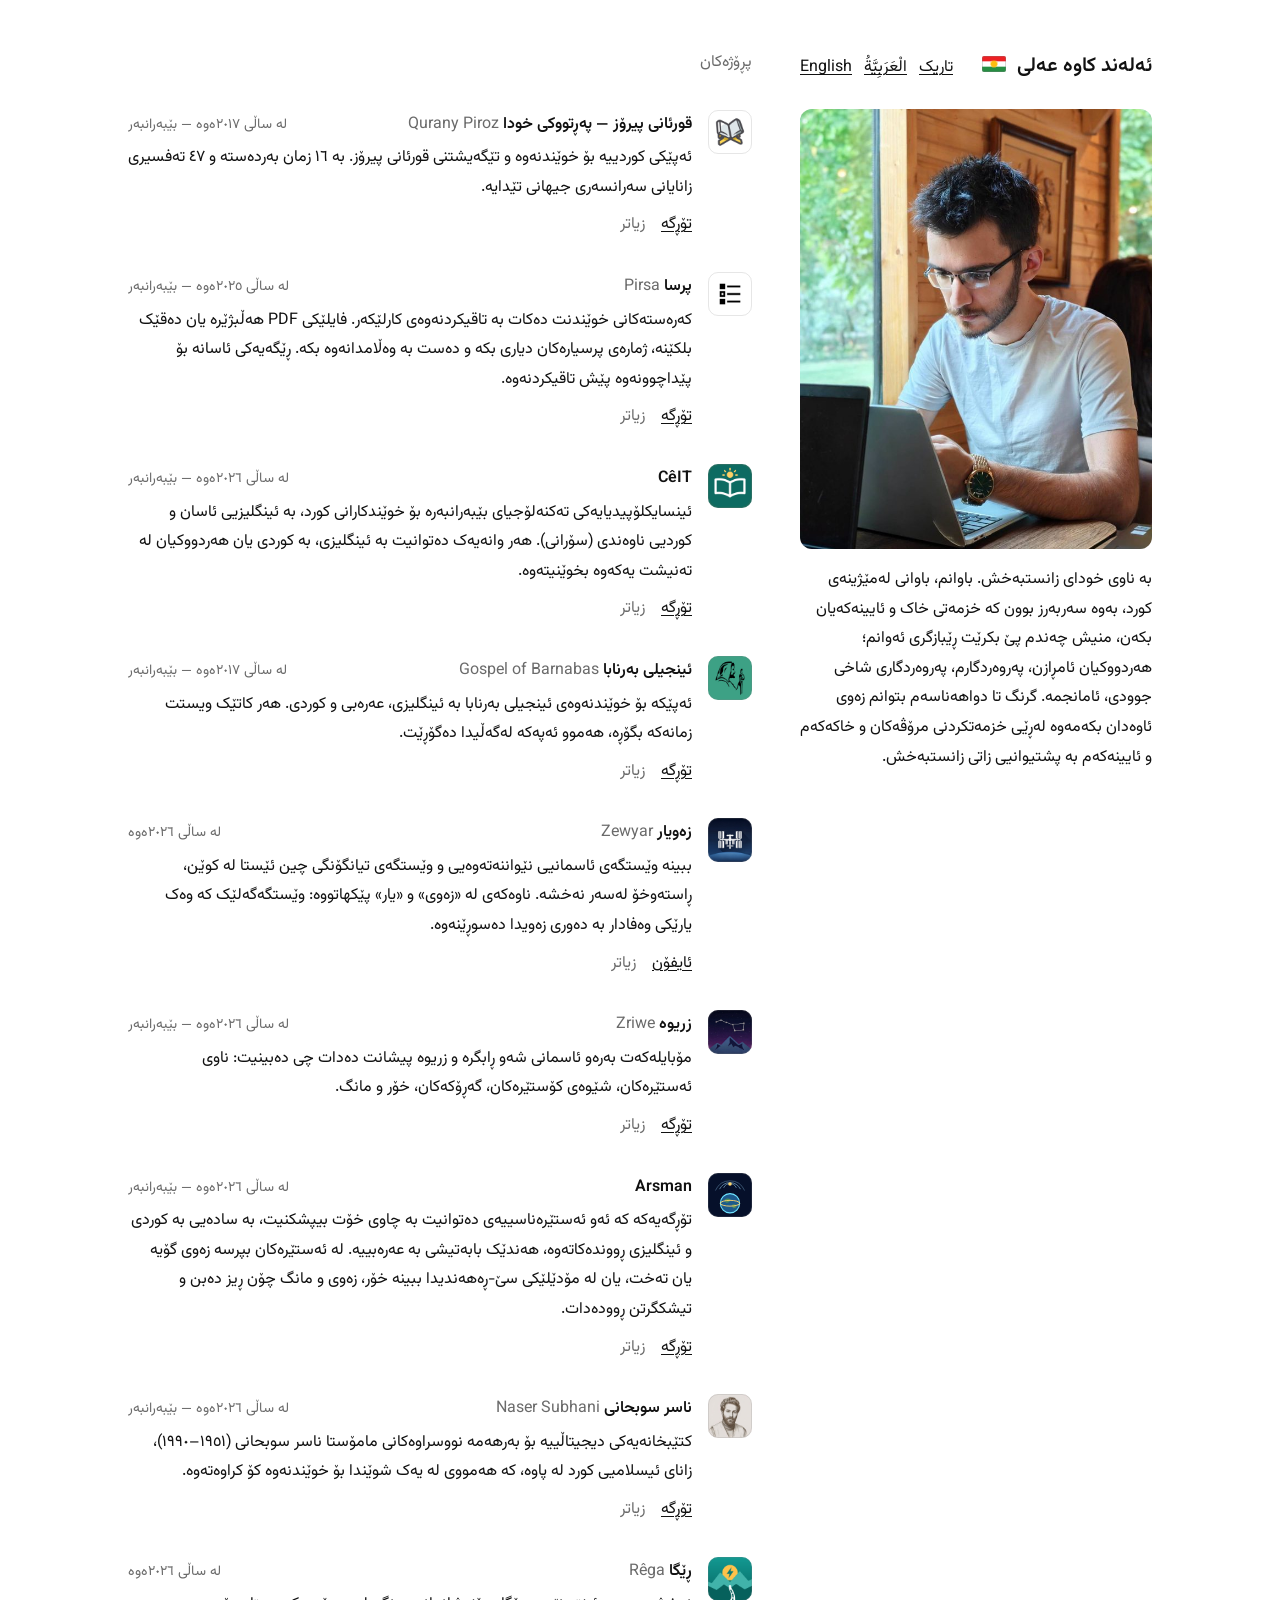
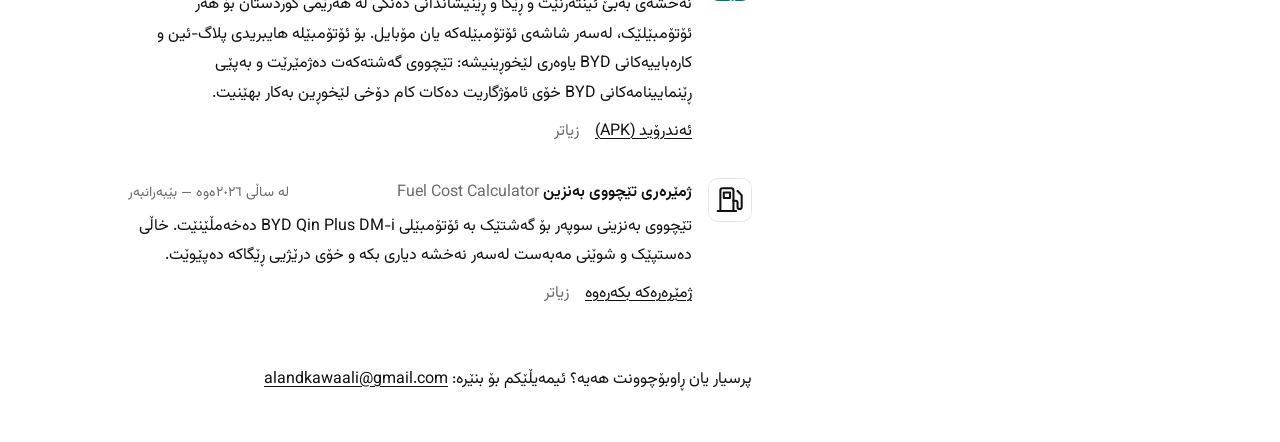
==== commit f2de1a8b: "Add Arsman, the astronomy website A new card after Zriwe in Kurdish, Arabic and English: what Arsman" ====
--- a/index.html
+++ b/index.html
@@ -4,7 +4,7 @@
   <meta charset="utf-8">
   <meta name="viewport" content="width=device-width, initial-scale=1">
   <title>ئەلەند کاوە عەلی — ئەپ و تۆڕگەکان</title>
-  <meta name="description" content="ئەپ و تۆڕگەکانی ئەلەند کاوە عەلی بە کوردی، عەرەبی و ئینگلیزی: قورئانی پیرۆز، پرسا، CêIT، ئینجیلی بەرنابا، زەویار، زریوە، ناسر سوبحانی، ژمێرەری تێچووی بەنزین و ڕێگا.">
+  <meta name="description" content="ئەپ و تۆڕگەکانی ئەلەند کاوە عەلی بە کوردی، عەرەبی و ئینگلیزی: قورئانی پیرۆز، پرسا، CêIT، ئینجیلی بەرنابا، زەویار، زریوە، Arsman، ناسر سوبحانی، ژمێرەری تێچووی بەنزین و ڕێگا.">
   <meta name="author" content="ئەلەند کاوە عەلی">
 
   <meta property="og:type" content="website">
@@ -209,6 +209,33 @@
         </div>
       </article>
 
+      <article class="project" id="arsman">
+        <img class="icon" src="images/arsman.svg" alt="" width="44" height="44" loading="lazy">
+        <div class="project-body">
+          <header class="title">
+            <h3>Arsman</h3>
+            <p class="meta">لە ساڵی ٢٠٢٦ەوە — بێبەرانبەر</p>
+          </header>
+          <p>
+            تۆڕگەیەکە کە ئەو ئەستێرەناسییەی دەتوانیت بە چاوی خۆت بیپشکنیت، بە سادەیی بە کوردی و ئینگلیزی
+            ڕووندەکاتەوە، هەندێک بابەتیشی بە عەرەبییە. لە ئەستێرەکان بپرسە زەوی گۆیە یان تەخت، یان لە مۆدێلێکی
+            سێ-ڕەهەندیدا ببینە خۆر، زەوی و مانگ چۆن ڕیز دەبن و تیشکگرتن ڕوودەدات.
+          </p>
+          <p class="links">
+            <a href="https://arsman.vercel.app/?lang=ckb" target="_blank" rel="noopener">تۆڕگە</a>
+          </p>
+          <details>
+            <summary><span class="more">زیاتر</span><span class="less">کەمتر</span></summary>
+            <ul>
+              <li>«زەوی گۆیە یان تەخت؟ لە ئەستێرەکان بپرسە»: چیرۆکێکی ١٥ هەنگاوی کورت دەربارەی ڕێچکەی ئەستێرە، ئەستێرەی باکوور و خاچی باشوور، کە لە کۆتاییدا هەردوو بیرۆکەکە بە دادپەروەری تاقی دەکاتەوە، لەگەڵ تاقیگەیەکی زانستیی تەواو (بە ئینگلیزی) بۆ خوێندکار و مامۆستا.</li>
+              <li>«تیشکگرتن چۆن ڕوودەدات»: مۆدێلێکی سێ-ڕەهەندیی خۆر، زەوی و مانگ کە لەسەر هاوکێشەی ڕاستەقینە دروستکراوە. بچۆ سەر نزیکترین تیشکگرتنی ڕاستەقینەی داهاتووی خۆر یان مانگ. بە کوردی و ئینگلیزی.</li>
+              <li>هەموو ئەنجامێک ڕاستەوخۆ لە هاوکێشەی ئەستێرەناسیی تاقیکراوە دەژمێردرێت، هیچیان بە دەست نەنووسراوە.</li>
+              <li>لە وێبگەڕەکەتدا کار دەکات. بێ خۆتۆمارکردن، بێ ڕیکلام و بێ چاودێری.</li>
+            </ul>
+          </details>
+        </div>
+      </article>
+
       <article class="project" id="naser-subhani">
         <img class="icon" src="images/naser-subhani.jpg" alt="" width="44" height="44" loading="lazy">
         <div class="project-body">
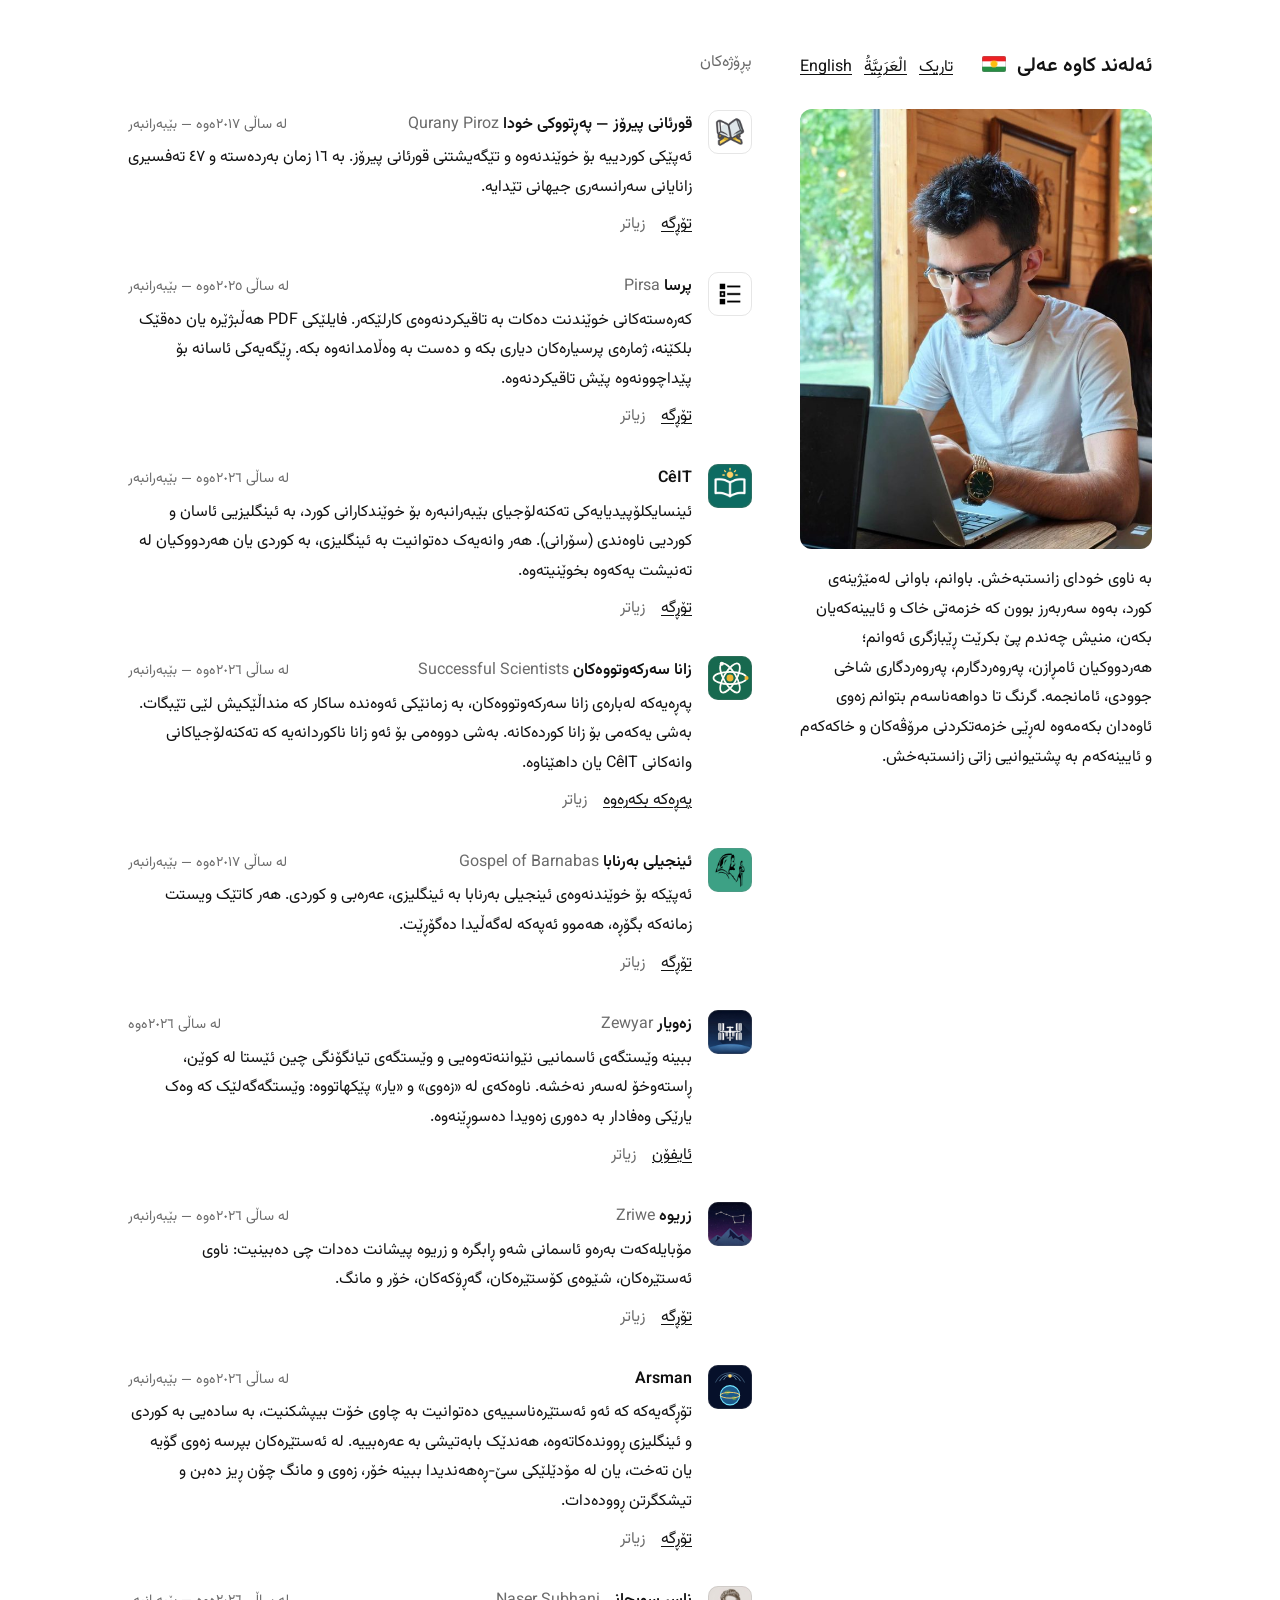
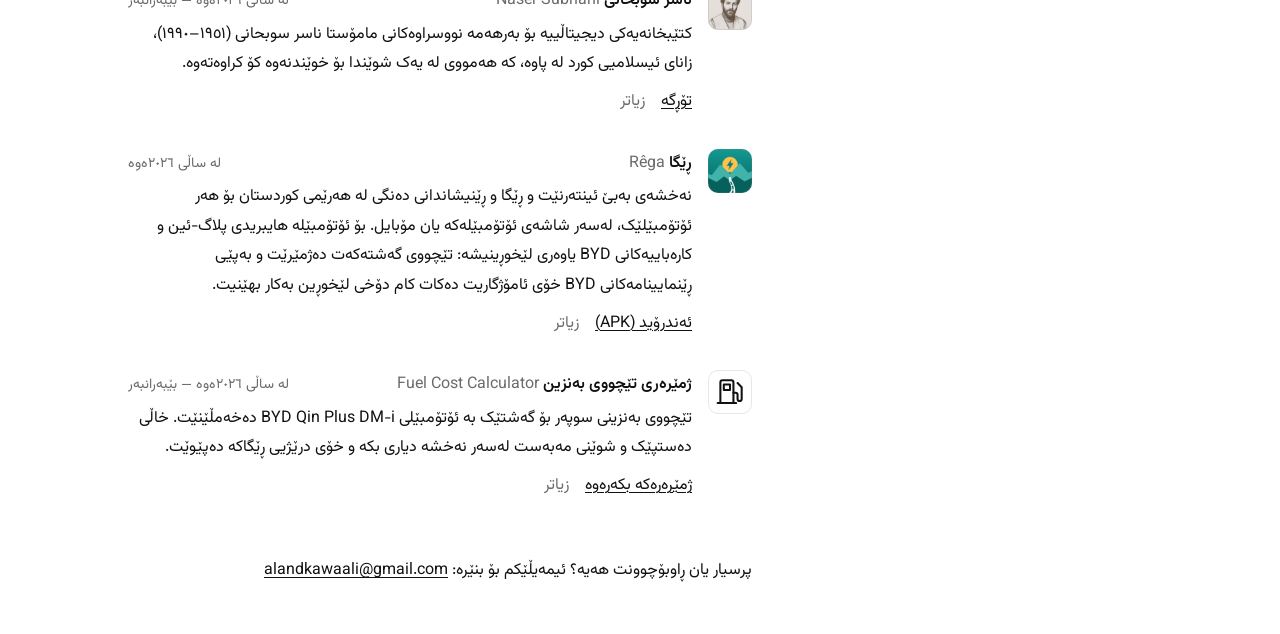
==== commit 36f874ac: "Add a Successful Scientists card to the home pages A new card after CêIT in Kurdish, Arabic and Engl" ====
--- a/index.html
+++ b/index.html
@@ -4,7 +4,7 @@
   <meta charset="utf-8">
   <meta name="viewport" content="width=device-width, initial-scale=1">
   <title>ئەلەند کاوە عەلی — ئەپ و تۆڕگەکان</title>
-  <meta name="description" content="ئەپ و تۆڕگەکانی ئەلەند کاوە عەلی بە کوردی، عەرەبی و ئینگلیزی: قورئانی پیرۆز، پرسا، CêIT، ئینجیلی بەرنابا، زەویار، زریوە، Arsman، ناسر سوبحانی، ژمێرەری تێچووی بەنزین و ڕێگا.">
+  <meta name="description" content="ئەپ و تۆڕگەکانی ئەلەند کاوە عەلی بە کوردی، عەرەبی و ئینگلیزی: قورئانی پیرۆز، پرسا، CêIT، زانا سەرکەوتووەکان، ئینجیلی بەرنابا، زەویار، زریوە، Arsman، ناسر سوبحانی، ژمێرەری تێچووی بەنزین و ڕێگا.">
   <meta name="author" content="ئەلەند کاوە عەلی">
 
   <meta property="og:type" content="website">
@@ -132,6 +132,33 @@
         </div>
       </article>
 
+      <article class="project" id="scientists">
+        <img class="icon" src="images/scientists.svg" alt="" width="44" height="44" loading="lazy">
+        <div class="project-body">
+          <header class="title">
+            <h3>زانا سەرکەوتووەکان <span class="native" lang="en" dir="ltr">Successful Scientists</span></h3>
+            <p class="meta">لە ساڵی ٢٠٢٦ەوە — بێبەرانبەر</p>
+          </header>
+          <p>
+            پەڕەیەکە لەبارەی زانا سەرکەوتووەکان، بە زمانێکی ئەوەندە ساکار کە منداڵێکیش لێی تێبگات. بەشی یەکەمی بۆ
+            زانا کوردەکانە. بەشی دووەمی بۆ ئەو زانا ناکوردانەیە کە تەکنەلۆجیاکانی وانەکانی CêIT یان داهێناوە.
+          </p>
+          <p class="links">
+            <a href="scientists?lang=ckb">پەڕەکە بکەرەوە</a>
+          </p>
+          <details>
+            <summary><span class="more">زیاتر</span><span class="less">کەمتر</span></summary>
+            <ul>
+              <li>هەر ڕستەیەک ژمارەیەکی بچووکی لەسەرە. کرتەی لێ بکە بۆ ئەوەی سەرچاوەکەی ببینیت.</li>
+              <li>١٦٤ کارتی تەواو، هەروەها خشتەیەکی ١٥٤ زانای تر کە ناویان لە وانەکاندا هاتووە.</li>
+              <li>هەر کارتێک نیشان دەدات بەڵگەکە چەند بەهێزە: بەهێز، مامناوەند، باس نەکراوە یان جێی مشتومڕ.</li>
+              <li>هەر زانایەکی ناکورد بەستەری بۆ ئەو وانانەی CêIT هەیە کە باسی کارەکەی دەکەن.</li>
+              <li>بە کوردی، عەرەبی و ئینگلیزی. وێنەکان تەنها ئەوانەن کە مۆڵەتی ئازادیان هەیە.</li>
+            </ul>
+          </details>
+        </div>
+      </article>
+
       <article class="project" id="gospel-of-barnabas">
         <img class="icon" src="images/gospel-of-barnabas.jpg" alt="" width="44" height="44" loading="lazy">
         <div class="project-body">
@@ -227,7 +254,7 @@
           <details>
             <summary><span class="more">زیاتر</span><span class="less">کەمتر</span></summary>
             <ul>
-              <li>«زەوی گۆیە یان تەخت؟ لە ئەستێرەکان بپرسە»: چیرۆکێکی ١٥ هەنگاوی کورت دەربارەی ڕێچکەی ئەستێرە، ئەستێرەی باکوور و خاچی باشوور، کە لە کۆتاییدا هەردوو بیرۆکەکە بە دادپەروەری تاقی دەکاتەوە، لەگەڵ تاقیگەیەکی زانستیی تەواو (بە ئینگلیزی) بۆ خوێندکار و مامۆستا.</li>
+              <li>«زەوی گۆیە یان تەخت؟ لە ئەستێرەکان بپرسە»: چیرۆکێکی ١٥ هەنگاوی کورت دەربارەی ستێربوار، ئەستێرەی باکوور و خاچی باشوور، کە لە کۆتاییدا هەردوو بیرۆکەکە بە دادپەروەری تاقی دەکاتەوە، لەگەڵ تاقیگەیەکی زانستیی تەواو (بە ئینگلیزی) بۆ خوێندکار و مامۆستا.</li>
               <li>«تیشکگرتن چۆن ڕوودەدات»: مۆدێلێکی سێ-ڕەهەندیی خۆر، زەوی و مانگ کە لەسەر هاوکێشەی ڕاستەقینە دروستکراوە. بچۆ سەر نزیکترین تیشکگرتنی ڕاستەقینەی داهاتووی خۆر یان مانگ. بە کوردی و ئینگلیزی.</li>
               <li>هەموو ئەنجامێک ڕاستەوخۆ لە هاوکێشەی ئەستێرەناسیی تاقیکراوە دەژمێردرێت، هیچیان بە دەست نەنووسراوە.</li>
               <li>لە وێبگەڕەکەتدا کار دەکات. بێ خۆتۆمارکردن، بێ ڕیکلام و بێ چاودێری.</li>
